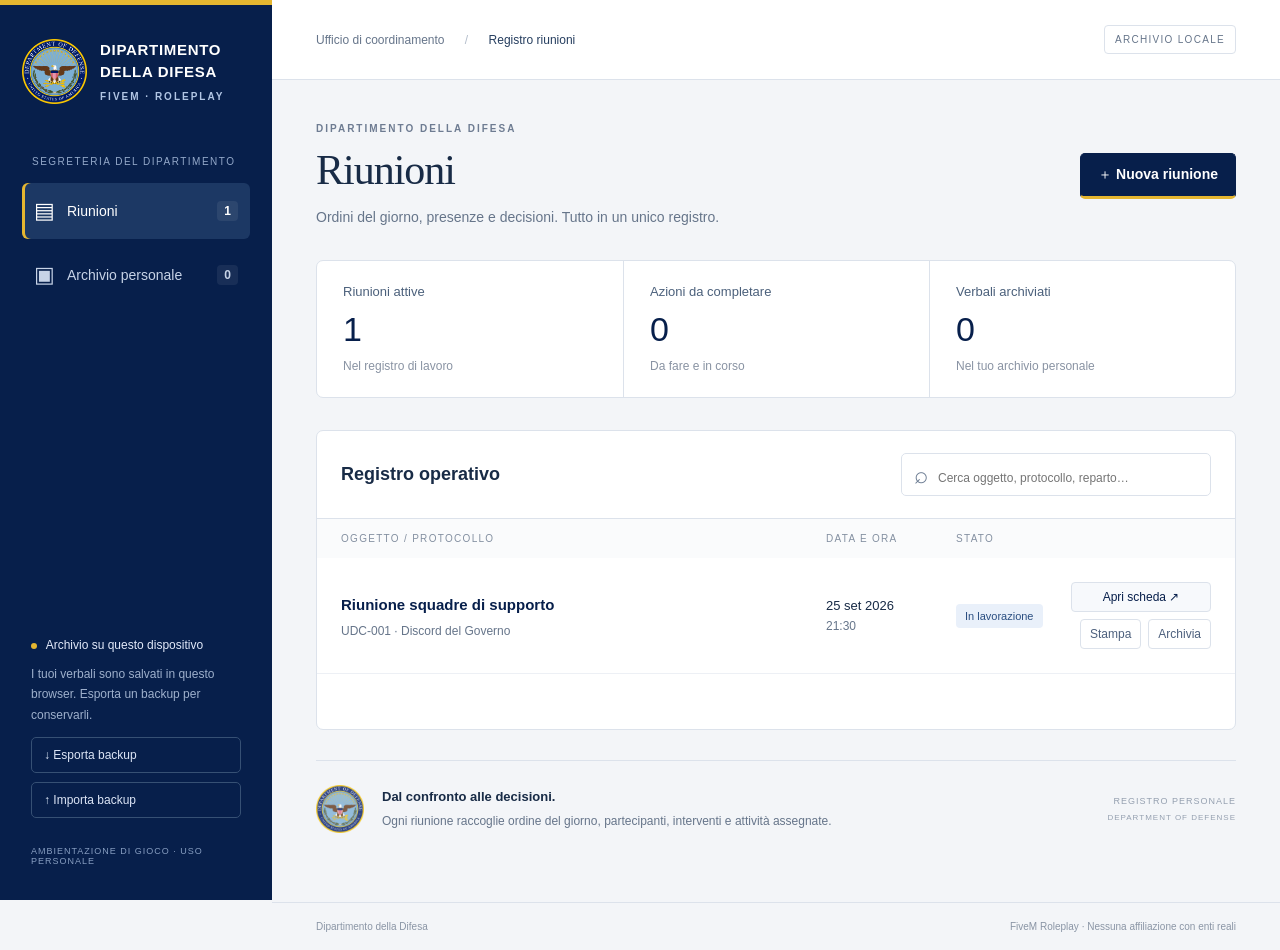
==== index.html @ 6c6b6c9f "Crea portale riunioni del Dipartimento della Difesa" ====
<!doctype html>
<html lang="it">
<head>
  <meta charset="UTF-8"><meta name="viewport" content="width=device-width, initial-scale=1">
  <meta name="theme-color" content="#071f4b"><meta name="description" content="Archivio personale delle riunioni del Dipartimento della Difesa — FiveM Roleplay.">
  <title>Dipartimento della Difesa · Riunioni</title>
  <link rel="icon" href="assets/stemma-difesa.png"><link rel="stylesheet" href="style.css">
  <script src="app.js" defer></script>
</head>
<body>
  <aside class="sidebar">
    <a class="identity" href="#" aria-label="Torna alle riunioni"><img src="assets/stemma-difesa.png" alt="Stemma del Dipartimento della Difesa"><span>DIPARTIMENTO<br>DELLA DIFESA<small>FIVEM · ROLEPLAY</small></span></a>
    <div class="nav-label">SEGRETERIA DEL DIPARTIMENTO</div>
    <nav aria-label="Navigazione principale"><button class="nav-item active" data-view="active"><span>▤</span> Riunioni <b id="active-count">0</b></button><button class="nav-item" data-view="archive"><span>▣</span> Archivio personale <b id="archive-count">0</b></button></nav>
    <div class="sidebar-bottom"><div class="local-label"><span></span> Archivio su questo dispositivo</div><p>I tuoi verbali sono salvati in questo browser. Esporta un backup per conservarli.</p><button id="backup" class="sidebar-button">↓ Esporta backup</button><button id="restore" class="sidebar-button">↑ Importa backup</button><input id="backup-file" type="file" accept="application/json,.json" hidden><small>AMBIENTAZIONE DI GIOCO · USO PERSONALE</small></div>
  </aside>
  <div class="workspace">
    <header class="topbar"><span>Ufficio di coordinamento <span class="divider">/</span> <strong>Registro riunioni</strong></span><span class="private-tag">ARCHIVIO LOCALE</span></header>
    <main id="main">
      <section class="page-heading"><div><div class="eyebrow">DIPARTIMENTO DELLA DIFESA</div><h1 id="page-title">Riunioni</h1><p id="page-description">Ordini del giorno, presenze e decisioni. Tutto in un unico registro.</p></div><button id="new-meeting" class="button primary">＋ Nuova riunione</button></section>
      <section class="stats" aria-label="Riepilogo"><div><span>Riunioni attive</span><strong id="stat-active">0</strong><small>Nel registro di lavoro</small></div><div><span>Azioni da completare</span><strong id="stat-actions">0</strong><small>Da fare e in corso</small></div><div><span>Verbali archiviati</span><strong id="stat-archived">0</strong><small>Nel tuo archivio personale</small></div></section>
      <section class="register"><div class="register-toolbar"><h2 id="list-title">Registro operativo</h2><label class="search"><span aria-hidden="true">⌕</span><input id="search" type="search" placeholder="Cerca oggetto, protocollo, reparto…" aria-label="Cerca riunioni"></label></div><div id="meeting-list"></div></section>
      <section class="document-note"><img src="assets/stemma-difesa.png" alt=""><div><strong>Dal confronto alle decisioni.</strong><p>Ogni riunione raccoglie ordine del giorno, partecipanti, interventi e attività assegnate.</p></div><span>REGISTRO PERSONALE<br><b>DEPARTMENT OF DEFENSE</b></span></section>
    </main>
    <footer>Dipartimento della Difesa <span>FiveM Roleplay · Nessuna affiliazione con enti reali</span></footer>
  </div>
  <dialog id="editor"><form id="meeting-form"><div class="editor-head"><div><div class="eyebrow">SCHEDA RIUNIONE</div><h2 id="editor-title">Nuova riunione</h2></div><button type="button" id="close-editor" class="icon-button" aria-label="Chiudi scheda">×</button></div><div class="editor-body">
    <div class="section-heading"><span>01</span><h3>Dati dell’incontro</h3></div>
    <div class="form-grid"><label class="full">Oggetto<input name="title" required maxlength="250" placeholder="Oggetto della riunione"></label><label>Data<input name="date" type="date" required></label><label>Orario<input name="time" type="time"></label><label>Luogo<input name="location" maxlength="250" placeholder="Es. Discord del Governo"></label><label>Protocollo<input name="protocol" maxlength="80" placeholder="Es. UDC-002"></label><label>Presiede<input name="chair" maxlength="250"></label><label>Verbalizza<input name="secretary" maxlength="250"></label></div>
    <div class="section-heading"><span>02</span><h3>Ordine del giorno</h3></div><label>Un punto per riga<textarea name="agenda" rows="5" placeholder="Apertura e obiettivi della riunione"></textarea></label>
    <div class="section-heading"><span>03</span><h3>Presenze</h3><button type="button" id="add-person" class="button small">＋ Partecipante</button></div><div id="people"></div>
    <div class="section-heading"><span>04</span><h3>Interventi e azioni</h3><button type="button" id="add-action" class="button small">＋ Intervento</button></div><div id="actions"></div>
    <div class="section-heading"><span>05</span><h3>Conclusioni</h3></div><div class="conclusions"><label>Decisioni confermate<textarea name="decisions" rows="3"></textarea></label><label>Questioni da approfondire<textarea name="questions" rows="3"></textarea></label><label>Prossimo aggiornamento / comunicazione<textarea name="next" rows="2"></textarea></label></div>
  </div><div class="editor-foot"><span id="save-hint">Salva la scheda per conservare le modifiche.</span><button class="button primary" type="submit">Salva riunione</button></div></form></dialog>
  <dialog id="confirm-dialog"><div class="confirm-body"><h2 id="confirm-title"></h2><p id="confirm-text"></p><div class="confirm-actions"><button id="confirm-cancel" class="button">Annulla</button><button id="confirm-ok" class="button primary">Conferma</button></div></div></dialog>
  <div id="toast" role="status" aria-live="polite"></div><article id="print-document"></article>
</body>
</html>
---- style.css ----
:root{font-family:Arial,Helvetica,sans-serif;color:#182b46;background:#f3f5f8;font-synthesis:none;--navy:#071f4b;--blue:#123972;--gold:#e5b630;--muted:#66758a;--line:#dce2eb}*{box-sizing:border-box}body{margin:0}button,input,textarea,select{font:inherit}button,a,input,textarea,select{-webkit-tap-highlight-color:transparent}button{cursor:pointer}button:focus-visible,a:focus-visible{outline:3px solid #dba720;outline-offset:3px}button{transition:background .15s,transform .15s}button:hover{filter:brightness(.95)}.sidebar{width:272px;background:var(--navy);color:#fff;position:fixed;inset:0 auto 0 0;display:flex;flex-direction:column;padding:34px 22px;z-index:2;border-top:5px solid var(--gold)}.identity{display:flex;gap:13px;align-items:center;color:white;text-decoration:none;font-size:15px;line-height:1.45;font-weight:700;letter-spacing:.7px}.identity img{width:65px;height:65px}.identity small{display:block;font-size:10px;letter-spacing:2px;color:#b1c5e4;margin-top:7px}.nav-label{font-size:10px;letter-spacing:1.5px;color:#93a8c9;margin:52px 10px 16px}.nav-item{width:100%;border:0;background:transparent;color:#c7d3e7;border-radius:6px;padding:15px 12px;margin-bottom:8px;text-align:left;display:flex;align-items:center;gap:12px;font-size:14px}.nav-item.active{background:#1c3864;color:#fff;box-shadow:inset 3px 0 var(--gold)}.nav-item span{font-size:22px}.nav-item b{margin-left:auto;background:#ffffff12;border-radius:4px;padding:3px 7px;font-size:12px}.sidebar-bottom{margin-top:auto;padding:28px 9px 0}.local-label{font-size:12px;color:#e3eafa}.local-label span{display:inline-block;width:6px;height:6px;border-radius:100%;background:var(--gold);margin-right:6px}.sidebar-bottom p{font-size:12px;line-height:1.7;color:#9eb0cc}.sidebar-button{display:block;background:transparent;border:1px solid #365074;color:#dce5f6;text-align:left;width:100%;padding:10px 12px;border-radius:5px;font-size:12px;margin-top:9px}.sidebar-bottom>small{display:block;font-size:9px;letter-spacing:1px;color:#879ec1;margin-top:28px}.workspace{margin-left:272px}.topbar{height:80px;background:white;border-bottom:1px solid var(--line);padding:0 44px;display:flex;align-items:center;justify-content:space-between;font-size:12px;color:var(--muted)}.topbar strong{font-weight:400;color:#263e5f}.divider{margin:0 17px;color:#b3bdcb}.private-tag{font-size:10px;letter-spacing:1.3px;border:1px solid var(--line);padding:8px 10px;border-radius:4px}main{padding:43px 44px 30px;max-width:1500px;margin:auto}.eyebrow{font-size:10px;font-weight:700;letter-spacing:2px;color:#6e7c92;margin-bottom:12px}.page-heading{display:flex;justify-content:space-between;align-items:center;gap:20px;margin-bottom:32px}h1{font-family:Georgia,serif;font-weight:400;font-size:42px;letter-spacing:-1px;margin:0 0 12px}.page-heading p{font-size:14px;color:var(--muted);margin:0;line-height:1.6}.button{border:1px solid var(--line);background:white;color:var(--navy);border-radius:5px;padding:12px 17px;font-size:14px;font-weight:600;white-space:nowrap}.button.primary{background:var(--navy);color:white;border-color:var(--navy)}.page-heading .primary{border-bottom:3px solid var(--gold)}.button.small{font-size:12px;padding:9px 12px}.stats{display:grid;grid-template-columns:repeat(3,1fr);background:white;border:1px solid var(--line);border-radius:7px;margin-bottom:32px}.stats>div{padding:23px 26px;position:relative}.stats>div+div{border-left:1px solid var(--line)}.stats span{display:block;font-size:13px;color:#4b607b}.stats strong{font-size:34px;font-weight:400;display:block;margin:11px 0 7px;color:var(--navy)}.stats small{font-size:12px;color:#8993a3}.register{background:white;border:1px solid var(--line);border-radius:7px;overflow:hidden;min-height:300px}.register-toolbar{padding:22px 24px;display:flex;align-items:center;justify-content:space-between;gap:20px;border-bottom:1px solid var(--line)}h2{font-size:18px;margin:0;font-weight:600}.search{display:flex;align-items:center;gap:10px;border:1px solid var(--line);border-radius:5px;padding:0 12px;width:310px}.search span{font-size:24px;color:#6d7d93}.search input{border:0;padding:10px 0;font-size:12px;background:transparent;width:100%;outline-offset:0}.list-head,.meeting-row{display:grid;grid-template-columns:minmax(240px,1fr) 115px 100px 140px;gap:15px;align-items:center;padding:14px 24px}.list-head{font-size:10px;letter-spacing:1.3px;color:#8490a1;background:#fafbfc}.meeting-row{padding-top:24px;padding-bottom:24px;border-bottom:1px solid #edf0f5}.meeting-title{background:none;border:0;text-align:left;padding:0;font-size:15px;color:var(--navy);font-weight:600;line-height:1.5}.meeting-meta{margin-top:7px;font-size:12px;color:var(--muted)}.meeting-date{font-size:13px;line-height:1.6}.meeting-date small{display:block;color:var(--muted);font-size:12px}.badge{display:inline-block;font-size:11px;background:#e9f0fa;color:#294d80;padding:6px 9px;border-radius:4px}.badge.archived{background:#eeedf0;color:#665e71}.row-actions{display:flex;gap:7px;justify-content:flex-end;flex-wrap:wrap}.row-actions button{border:1px solid var(--line);border-radius:4px;background:white;padding:7px 9px;color:#4d607d;font-size:12px}.row-actions button:first-child{width:100%;color:var(--navy);background:#f7f9fc}.empty{padding:52px 24px;text-align:center;color:var(--muted);font-size:14px;line-height:1.7}.empty strong{display:block;color:var(--navy);font-family:Georgia,serif;font-weight:400;font-size:24px;margin-bottom:7px}.document-note{display:flex;align-items:center;gap:18px;margin:30px 0 15px;padding:24px 0;border-top:1px solid var(--line)}.document-note img{width:48px;height:48px;opacity:.8}.document-note strong{font-size:13px;font-weight:600}.document-note p{font-size:12px;color:var(--muted);line-height:1.6;margin:7px 0 0}.document-note>span{margin-left:auto;text-align:right;font-size:9px;line-height:1.8;letter-spacing:1px;color:#95a0b0}.document-note b{font-size:8px;font-weight:400}footer{padding:18px 44px;border-top:1px solid var(--line);display:flex;justify-content:space-between;gap:16px;font-size:10px;color:#8a95a5}dialog{border:0;border-radius:10px;padding:0;color:#182b46;box-shadow:0 25px 100px #061c4c40;width:min(1000px,94vw);max-height:92vh}dialog::backdrop{background:#06152c99;backdrop-filter:blur(3px)}.editor-head{display:flex;justify-content:space-between;align-items:center;padding:24px 30px;background:#f8fafc;border-bottom:1px solid var(--line)}.editor-head .eyebrow{margin-bottom:7px}.icon-button{border:0;background:transparent;font-size:30px;color:#64748b}.editor-body{padding:0 30px 30px}.section-heading{display:flex;align-items:center;gap:12px;margin:30px 0 18px}.section-heading>span{color:#a47a0a;font-size:12px;font-weight:bold;border-bottom:2px solid var(--gold);padding-bottom:4px}h3{font-size:16px;margin:0}.section-heading button{margin-left:auto}.form-grid{display:grid;grid-template-columns:1fr 1fr;gap:18px}label{display:block;font-size:13px;color:#53647b}input,textarea,select{display:block;width:100%;padding:11px 12px;margin-top:7px;border:1px solid #ccd6e5;border-radius:4px;background:#fbfdff;color:#182b46;min-width:0;font-size:14px}textarea{resize:vertical;line-height:1.6}input:focus,textarea:focus,select:focus{outline:2px solid #82a6d1;outline-offset:1px}.full{grid-column:1/-1}.conclusions{display:grid;gap:16px}.repeat-card{background:#f5f7fa;border:1px solid var(--line);padding:18px;border-radius:6px;margin-bottom:12px}.repeat-top{display:flex;justify-content:space-between;align-items:center;margin-bottom:14px;font-size:12px;font-weight:600;color:#5b6e88}.remove{border:0;background:none;color:#a13737;font-size:12px}.repeat-fields{display:grid;grid-template-columns:repeat(3,1fr);gap:14px}.repeat-fields .wide{grid-column:1/-1}.editor-foot{position:sticky;bottom:0;background:white;padding:18px 30px;display:flex;justify-content:space-between;align-items:center;gap:16px;border-top:1px solid var(--line)}.editor-foot span{font-size:12px;color:var(--muted)}#confirm-dialog{width:min(450px,92vw)}.confirm-body{padding:28px}.confirm-body p{font-size:14px;line-height:1.7;color:var(--muted)}.confirm-actions{display:flex;justify-content:flex-end;gap:10px;margin-top:24px}#toast{position:fixed;bottom:24px;left:50%;transform:translateX(-50%);padding:14px 22px;color:white;background:var(--navy);border-radius:6px;box-shadow:0 8px 30px #0002;z-index:10;font-size:14px;display:none;max-width:90vw}#toast.visible{display:block}#print-document{display:none}@media(min-width:1500px){main{padding-top:60px}.register{min-height:340px}}@media(max-width:1150px){.sidebar{width:230px;padding:28px 15px}.workspace{margin-left:230px}main{padding:32px 24px}.topbar{padding:0 24px}.list-head,.meeting-row{grid-template-columns:minmax(180px,1fr) 90px 80px 100px;gap:10px;padding-left:18px;padding-right:18px}.document-note>span{display:none}.identity img{width:52px;height:52px}.identity{font-size:13px}}@media(max-width:820px){.sidebar{position:static;width:100%;padding:18px;display:block}.identity img{width:48px;height:48px}.identity{font-size:12px}.identity small{font-size:9px}.nav-label{display:none}nav{display:flex;gap:10px;margin-top:20px}.nav-item{margin:0}.sidebar-bottom{padding:15px 0 0;display:flex;gap:10px;align-items:center;flex-wrap:wrap}.sidebar-bottom p,.sidebar-bottom>small{display:none}.sidebar-button{width:auto;margin:0}.local-label{margin-right:auto}.workspace{margin:0}.topbar{height:55px}.private-tag{display:none}.page-heading{align-items:flex-start}h1{font-size:36px}.stats>div{padding:20px 15px}.stats small{font-size:10px}.register-toolbar{flex-wrap:wrap}.search{width:100%}.list-head{display:none}.meeting-row{grid-template-columns:1fr auto}.meeting-row>div:nth-child(3){grid-column:1}.row-actions{grid-column:2;grid-row:2}.row-actions button:first-child{width:auto}.meeting-date{text-align:right}.document-note{margin-top:22px}footer{padding:18px 24px;flex-direction:column}.repeat-fields{grid-template-columns:1fr 1fr}}@media(max-width:480px){main{padding:25px 16px}.page-heading{flex-direction:column;gap:18px}.stats{gap:0}.stats span{font-size:11px;line-height:1.4}.stats strong{font-size:28px}.stats small{display:none}.topbar{font-size:10px;padding:0 16px}.divider{margin:0 8px}.nav-item{font-size:12px;padding:12px 9px}.form-grid,.repeat-fields{grid-template-columns:1fr}.editor-body{padding:0 18px 22px}.editor-head,.editor-foot{padding:18px}.editor-foot span{display:none}.editor-foot{justify-content:flex-end}.section-heading h3{font-size:14px}.section-heading{gap:8px}.button.small{font-size:11px;padding:8px}.document-note img{width:40px;height:40px}}
@media print{@page{size:A4;margin:17mm}body{background:white;color:#142844;font-family:Arial,sans-serif}.sidebar,.workspace,dialog,#toast{display:none!important}#print-document{display:block;font-size:10pt;line-height:1.55}.print-head{display:flex;align-items:center;gap:20px;border-bottom:3px solid #b58a17;padding-bottom:18px}.print-head img{width:78px;height:78px}.print-head h1{font-size:21pt;margin:0}.print-head p{margin:5px 0;font-size:9pt}.print-data{display:grid;grid-template-columns:1fr 1fr;gap:8px 24px;margin:25px 0}.print-section{margin-top:24px}.print-section h2{font-size:13pt;border-bottom:1px solid #c5ced9;padding-bottom:7px;break-after:avoid}.print-section p{white-space:pre-wrap;overflow-wrap:anywhere}table{border-collapse:collapse;width:100%;font-size:8pt;margin-top:12px;table-layout:fixed}td,th{border:1px solid #ccd4e0;padding:6px;text-align:left;overflow-wrap:anywhere;white-space:pre-wrap}th{background:#eef2f8}tr{break-inside:avoid}.print-seal{margin:30px 0 0 auto;text-align:center;width:160px;break-inside:avoid}.print-seal img{width:100px;height:100px}.print-seal p{font-size:8pt}.print-foot{margin-top:30px;font-size:8pt;border-top:1px solid #ccd4e0;padding-top:10px;color:#66758a}}
/* Keep native hidden controls hidden even when input styles set display. */
[hidden]{display:none!important}
@media(max-width:820px){.meeting-row{grid-template-columns:minmax(0,1fr) 100px}.meeting-row>div:first-child{grid-column:1;grid-row:1}.meeting-date{grid-column:2;grid-row:1}.meeting-row>div:nth-child(3){grid-column:1/-1;grid-row:2}.row-actions{grid-column:1/-1;grid-row:3;justify-content:flex-start}.meeting-title,.meeting-meta{overflow-wrap:anywhere}}
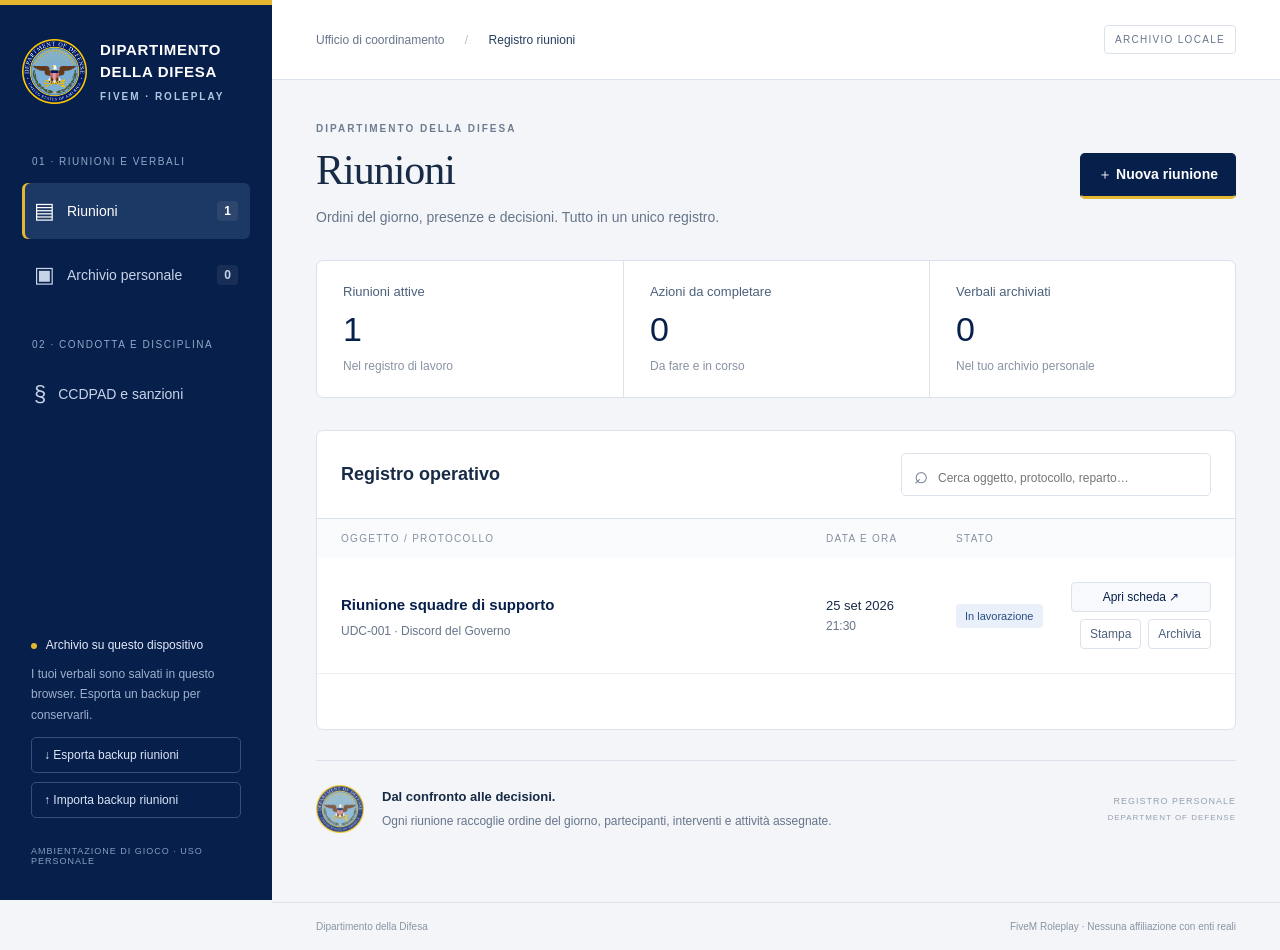
==== commit 3ce0d07d: "Aggiungi CCDPAD e registro personale delle sanzioni" ====
--- a/index.html
+++ b/index.html
@@ -10,9 +10,11 @@
 <body>
   <aside class="sidebar">
     <a class="identity" href="#" aria-label="Torna alle riunioni"><img src="assets/stemma-difesa.png" alt="Stemma del Dipartimento della Difesa"><span>DIPARTIMENTO<br>DELLA DIFESA<small>FIVEM · ROLEPLAY</small></span></a>
-    <div class="nav-label">SEGRETERIA DEL DIPARTIMENTO</div>
+    <div class="nav-label">01 · RIUNIONI E VERBALI</div>
     <nav aria-label="Navigazione principale"><button class="nav-item active" data-view="active"><span>▤</span> Riunioni <b id="active-count">0</b></button><button class="nav-item" data-view="archive"><span>▣</span> Archivio personale <b id="archive-count">0</b></button></nav>
-    <div class="sidebar-bottom"><div class="local-label"><span></span> Archivio su questo dispositivo</div><p>I tuoi verbali sono salvati in questo browser. Esporta un backup per conservarli.</p><button id="backup" class="sidebar-button">↓ Esporta backup</button><button id="restore" class="sidebar-button">↑ Importa backup</button><input id="backup-file" type="file" accept="application/json,.json" hidden><small>AMBIENTAZIONE DI GIOCO · USO PERSONALE</small></div>
+    <div class="nav-label section-nav-label">02 · CONDOTTA E DISCIPLINA</div>
+    <nav aria-label="CCDPAD"><a class="nav-item" href="ccdpad.html"><span>§</span> CCDPAD e sanzioni</a></nav>
+    <div class="sidebar-bottom"><div class="local-label"><span></span> Archivio su questo dispositivo</div><p>I tuoi verbali sono salvati in questo browser. Esporta un backup per conservarli.</p><button id="backup" class="sidebar-button">↓ Esporta backup riunioni</button><button id="restore" class="sidebar-button">↑ Importa backup riunioni</button><input id="backup-file" type="file" accept="application/json,.json" hidden><small>AMBIENTAZIONE DI GIOCO · USO PERSONALE</small></div>
   </aside>
   <div class="workspace">
     <header class="topbar"><span>Ufficio di coordinamento <span class="divider">/</span> <strong>Registro riunioni</strong></span><span class="private-tag">ARCHIVIO LOCALE</span></header>
--- a/style.css
+++ b/style.css
@@ -3,3 +3,9 @@
 /* Keep native hidden controls hidden even when input styles set display. */
 [hidden]{display:none!important}
 @media(max-width:820px){.meeting-row{grid-template-columns:minmax(0,1fr) 100px}.meeting-row>div:first-child{grid-column:1;grid-row:1}.meeting-date{grid-column:2;grid-row:1}.meeting-row>div:nth-child(3){grid-column:1/-1;grid-row:2}.row-actions{grid-column:1/-1;grid-row:3;justify-content:flex-start}.meeting-title,.meeting-meta{overflow-wrap:anywhere}}
+/* Sezione CCDPAD */
+a.nav-item{text-decoration:none}.section-nav-label{margin-top:28px}.sidebar{overflow-y:auto}.code-notice{display:flex;flex-wrap:wrap;gap:10px 22px;background:#fff8e3;border:1px solid #e8d69d;border-left:3px solid var(--gold);padding:15px 18px;margin-bottom:24px;font-size:13px;color:#715a1b}.code-notice span:last-child{margin-left:auto;font-size:11px;align-self:center}.code-heading h2{font-family:Georgia,serif;font-size:26px;line-height:1.4;font-weight:400}.code-heading p{font-size:14px;color:var(--muted);line-height:1.6}.code-filters{display:grid;grid-template-columns:2fr 1fr 1fr;gap:18px;margin:25px 0}.result-count{color:var(--muted);font-size:13px}.code-article{padding:25px;background:white;border:1px solid var(--line);border-radius:7px;margin-bottom:16px}.article-meta{display:flex;align-items:center;flex-wrap:wrap;gap:12px;margin-bottom:16px;color:var(--muted);font-size:12px}.code-article h3,.article-preview h3{font-size:18px;line-height:1.5}.code-article p,.article-preview p{font-size:15px;line-height:1.7;white-space:pre-wrap;overflow-wrap:anywhere}.penalties{display:grid;grid-template-columns:1fr 1fr;gap:20px;padding:16px 0;border-top:1px solid var(--line);margin-top:18px}.penalties strong{font-size:12px;color:var(--muted)}.penalties p{margin:8px 0}.code-notes{padding:25px;background:#eaf0f7;border-radius:7px;margin-top:25px}.code-notes dl{display:grid;grid-template-columns:55px 1fr;gap:15px;font-size:14px;line-height:1.6}.code-notes dt{font-weight:700}.code-notes dd{margin:0;white-space:pre-wrap}.article-preview{background:#f5f7fa;padding:20px;border:1px solid var(--line);border-radius:6px;margin-top:16px}.sanction-row{display:grid;grid-template-columns:minmax(160px,1fr) minmax(180px,1.2fr) auto 130px;gap:18px;padding:24px;align-items:center;border-bottom:1px solid var(--line)}.sanction-row>div{min-width:0}.sanction-row .badge{white-space:normal;line-height:1.5}.sanction-measure{font-size:14px;line-height:1.6;overflow-wrap:anywhere;margin-bottom:0}.sanction-measure span{color:var(--muted)}.filter-label{font-size:12px;min-width:120px}.filter-label select{padding:8px;font-size:12px}.register-toolbar:has(.filter-label){flex-wrap:wrap}.sanction-row .meeting-meta{overflow-wrap:anywhere}#article-select{white-space:normal;max-width:100%}
+@media(max-width:1100px){.sanction-row{grid-template-columns:1fr 1fr}.sanction-row>.badge{justify-self:start}.sanction-row .row-actions{grid-column:2;grid-row:2}.sanction-row .row-actions button:first-child{width:auto}}
+@media(max-width:820px){.section-nav-label{display:block;margin:20px 9px 0}.section-nav-label+nav{margin-top:10px}.code-notice span:last-child{margin-left:0}.code-filters{grid-template-columns:1fr 1fr}.code-filters>label:first-child{grid-column:1/-1}}
+@media(max-width:480px){.sanction-row{grid-template-columns:1fr;padding:20px}.sanction-row .row-actions{grid-column:1;grid-row:auto;justify-content:flex-start}.code-article{padding:18px}.penalties{grid-template-columns:1fr;gap:10px}.code-filters{gap:12px}.article-preview{padding:14px}}
+@media print{.article-meta{font-size:9pt}.penalties{display:grid;grid-template-columns:1fr 1fr}.penalties p{font-size:10pt}}
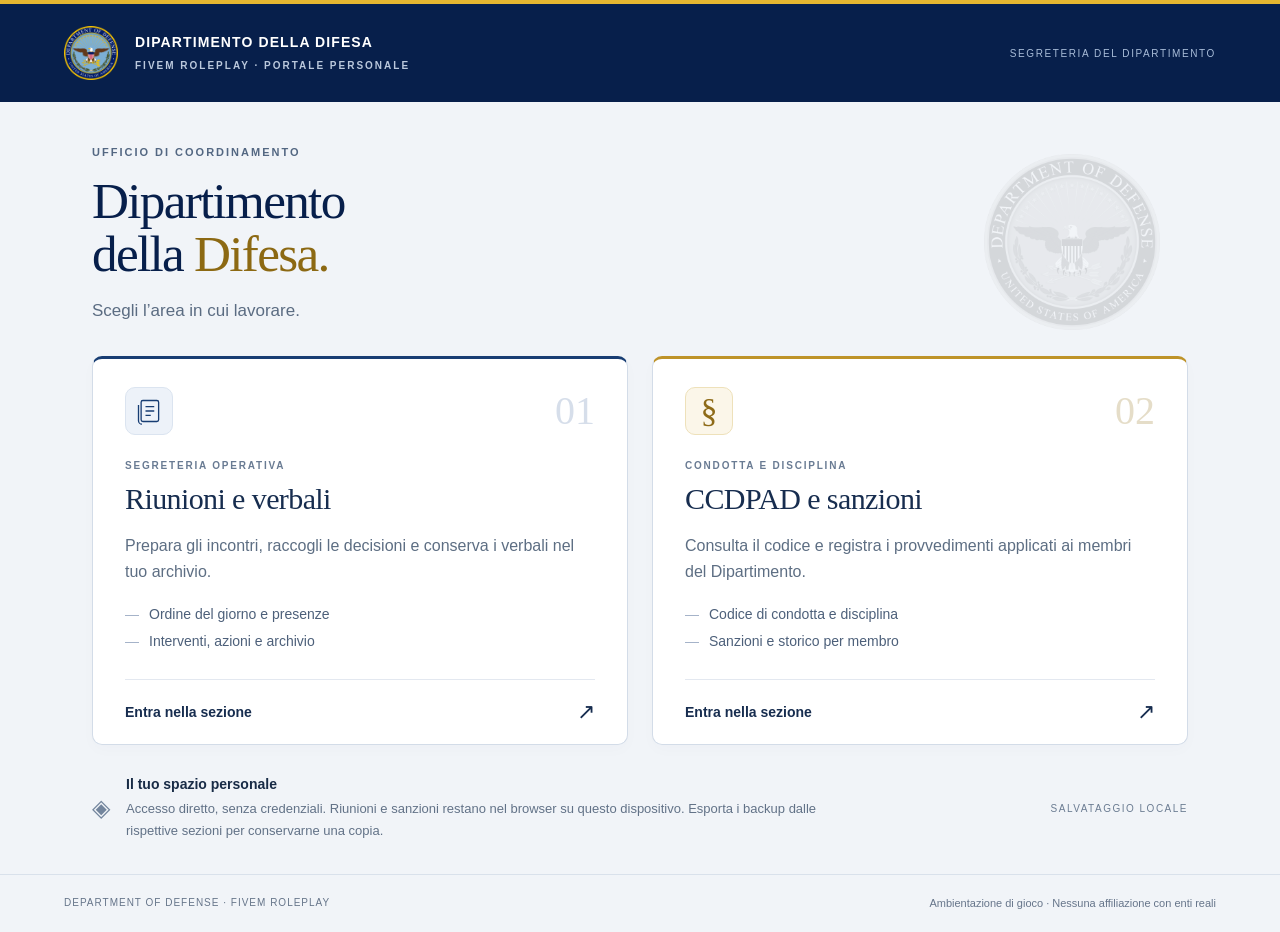
==== commit 17c6f233: "Aggiungi home di scelta e migliora navigazione e interfaccia" ====
--- a/index.html
+++ b/index.html
@@ -1,40 +1,10 @@
 <!doctype html>
-<html lang="it">
-<head>
-  <meta charset="UTF-8"><meta name="viewport" content="width=device-width, initial-scale=1">
-  <meta name="theme-color" content="#071f4b"><meta name="description" content="Archivio personale delle riunioni del Dipartimento della Difesa — FiveM Roleplay.">
-  <title>Dipartimento della Difesa · Riunioni</title>
-  <link rel="icon" href="assets/stemma-difesa.png"><link rel="stylesheet" href="style.css">
-  <script src="app.js" defer></script>
-</head>
-<body>
-  <aside class="sidebar">
-    <a class="identity" href="#" aria-label="Torna alle riunioni"><img src="assets/stemma-difesa.png" alt="Stemma del Dipartimento della Difesa"><span>DIPARTIMENTO<br>DELLA DIFESA<small>FIVEM · ROLEPLAY</small></span></a>
-    <div class="nav-label">01 · RIUNIONI E VERBALI</div>
-    <nav aria-label="Navigazione principale"><button class="nav-item active" data-view="active"><span>▤</span> Riunioni <b id="active-count">0</b></button><button class="nav-item" data-view="archive"><span>▣</span> Archivio personale <b id="archive-count">0</b></button></nav>
-    <div class="nav-label section-nav-label">02 · CONDOTTA E DISCIPLINA</div>
-    <nav aria-label="CCDPAD"><a class="nav-item" href="ccdpad.html"><span>§</span> CCDPAD e sanzioni</a></nav>
-    <div class="sidebar-bottom"><div class="local-label"><span></span> Archivio su questo dispositivo</div><p>I tuoi verbali sono salvati in questo browser. Esporta un backup per conservarli.</p><button id="backup" class="sidebar-button">↓ Esporta backup riunioni</button><button id="restore" class="sidebar-button">↑ Importa backup riunioni</button><input id="backup-file" type="file" accept="application/json,.json" hidden><small>AMBIENTAZIONE DI GIOCO · USO PERSONALE</small></div>
-  </aside>
-  <div class="workspace">
-    <header class="topbar"><span>Ufficio di coordinamento <span class="divider">/</span> <strong>Registro riunioni</strong></span><span class="private-tag">ARCHIVIO LOCALE</span></header>
-    <main id="main">
-      <section class="page-heading"><div><div class="eyebrow">DIPARTIMENTO DELLA DIFESA</div><h1 id="page-title">Riunioni</h1><p id="page-description">Ordini del giorno, presenze e decisioni. Tutto in un unico registro.</p></div><button id="new-meeting" class="button primary">＋ Nuova riunione</button></section>
-      <section class="stats" aria-label="Riepilogo"><div><span>Riunioni attive</span><strong id="stat-active">0</strong><small>Nel registro di lavoro</small></div><div><span>Azioni da completare</span><strong id="stat-actions">0</strong><small>Da fare e in corso</small></div><div><span>Verbali archiviati</span><strong id="stat-archived">0</strong><small>Nel tuo archivio personale</small></div></section>
-      <section class="register"><div class="register-toolbar"><h2 id="list-title">Registro operativo</h2><label class="search"><span aria-hidden="true">⌕</span><input id="search" type="search" placeholder="Cerca oggetto, protocollo, reparto…" aria-label="Cerca riunioni"></label></div><div id="meeting-list"></div></section>
-      <section class="document-note"><img src="assets/stemma-difesa.png" alt=""><div><strong>Dal confronto alle decisioni.</strong><p>Ogni riunione raccoglie ordine del giorno, partecipanti, interventi e attività assegnate.</p></div><span>REGISTRO PERSONALE<br><b>DEPARTMENT OF DEFENSE</b></span></section>
-    </main>
-    <footer>Dipartimento della Difesa <span>FiveM Roleplay · Nessuna affiliazione con enti reali</span></footer>
-  </div>
-  <dialog id="editor"><form id="meeting-form"><div class="editor-head"><div><div class="eyebrow">SCHEDA RIUNIONE</div><h2 id="editor-title">Nuova riunione</h2></div><button type="button" id="close-editor" class="icon-button" aria-label="Chiudi scheda">×</button></div><div class="editor-body">
-    <div class="section-heading"><span>01</span><h3>Dati dell’incontro</h3></div>
-    <div class="form-grid"><label class="full">Oggetto<input name="title" required maxlength="250" placeholder="Oggetto della riunione"></label><label>Data<input name="date" type="date" required></label><label>Orario<input name="time" type="time"></label><label>Luogo<input name="location" maxlength="250" placeholder="Es. Discord del Governo"></label><label>Protocollo<input name="protocol" maxlength="80" placeholder="Es. UDC-002"></label><label>Presiede<input name="chair" maxlength="250"></label><label>Verbalizza<input name="secretary" maxlength="250"></label></div>
-    <div class="section-heading"><span>02</span><h3>Ordine del giorno</h3></div><label>Un punto per riga<textarea name="agenda" rows="5" placeholder="Apertura e obiettivi della riunione"></textarea></label>
-    <div class="section-heading"><span>03</span><h3>Presenze</h3><button type="button" id="add-person" class="button small">＋ Partecipante</button></div><div id="people"></div>
-    <div class="section-heading"><span>04</span><h3>Interventi e azioni</h3><button type="button" id="add-action" class="button small">＋ Intervento</button></div><div id="actions"></div>
-    <div class="section-heading"><span>05</span><h3>Conclusioni</h3></div><div class="conclusions"><label>Decisioni confermate<textarea name="decisions" rows="3"></textarea></label><label>Questioni da approfondire<textarea name="questions" rows="3"></textarea></label><label>Prossimo aggiornamento / comunicazione<textarea name="next" rows="2"></textarea></label></div>
-  </div><div class="editor-foot"><span id="save-hint">Salva la scheda per conservare le modifiche.</span><button class="button primary" type="submit">Salva riunione</button></div></form></dialog>
-  <dialog id="confirm-dialog"><div class="confirm-body"><h2 id="confirm-title"></h2><p id="confirm-text"></p><div class="confirm-actions"><button id="confirm-cancel" class="button">Annulla</button><button id="confirm-ok" class="button primary">Conferma</button></div></div></dialog>
-  <div id="toast" role="status" aria-live="polite"></div><article id="print-document"></article>
-</body>
-</html>
+<html lang="it"><head><meta charset="UTF-8"><meta name="viewport" content="width=device-width, initial-scale=1"><meta name="theme-color" content="#071f4b"><meta name="description" content="Portale personale del Dipartimento della Difesa FiveM RP."><title>Dipartimento della Difesa · Portale</title><link rel="icon" href="assets/stemma-difesa.png"><link rel="stylesheet" href="style.css"><link rel="stylesheet" href="portal.css"></head>
+<body class="portal-home"><a class="skip-link" href="#main">Vai alla scelta della sezione</a>
+<header class="portal-header"><a class="identity" href="index.html"><img src="assets/stemma-difesa.png" alt="Stemma del Dipartimento della Difesa"><span>DIPARTIMENTO DELLA DIFESA<small>FIVEM ROLEPLAY · PORTALE PERSONALE</small></span></a><span class="portal-header-note">SEGRETERIA DEL DIPARTIMENTO</span></header>
+<main id="main" class="portal-main"><section class="portal-intro"><div class="eyebrow">UFFICIO DI COORDINAMENTO</div><h1>Dipartimento<br>della <em>Difesa.</em></h1><p>Scegli l’area in cui lavorare.</p><img class="portal-seal" src="assets/stemma-difesa.png" alt=""></section>
+<nav class="portal-choices" aria-label="Scegli una sezione">
+<a class="portal-card" href="riunioni.html"><div class="portal-card-top"><span class="portal-symbol" aria-hidden="true"><svg viewBox="0 0 32 32" fill="none" stroke="currentColor" stroke-width="1.5"><rect x="7" y="4" width="20" height="24" rx="2"/><path d="M12 11h10M12 16h10M12 21h6M4 9v18a4 4 0 0 0 4 4"/></svg></span><span class="portal-number">01</span></div><div class="eyebrow">SEGRETERIA OPERATIVA</div><h2>Riunioni e verbali</h2><p>Prepara gli incontri, raccogli le decisioni e conserva i verbali nel tuo archivio.</p><ul><li>Ordine del giorno e presenze</li><li>Interventi, azioni e archivio</li></ul><span class="portal-enter">Entra nella sezione <span aria-hidden="true">↗</span></span></a>
+<a class="portal-card discipline-card" href="ccdpad.html"><div class="portal-card-top"><span class="portal-symbol" aria-hidden="true">§</span><span class="portal-number">02</span></div><div class="eyebrow">CONDOTTA E DISCIPLINA</div><h2>CCDPAD e sanzioni</h2><p>Consulta il codice e registra i provvedimenti applicati ai membri del Dipartimento.</p><ul><li>Codice di condotta e disciplina</li><li>Sanzioni e storico per membro</li></ul><span class="portal-enter">Entra nella sezione <span aria-hidden="true">↗</span></span></a>
+</nav><aside class="portal-storage"><span class="storage-mark" aria-hidden="true">◈</span><div><strong>Il tuo spazio personale</strong><p>Accesso diretto, senza credenziali. Riunioni e sanzioni restano nel browser su questo dispositivo. Esporta i backup dalle rispettive sezioni per conservarne una copia.</p></div><span class="portal-storage-label">SALVATAGGIO LOCALE</span></aside></main>
+<footer class="portal-footer"><span>DEPARTMENT OF DEFENSE · FIVEM ROLEPLAY</span><span>Ambientazione di gioco · Nessuna affiliazione con enti reali</span></footer></body></html>
--- a/portal.css
+++ b/portal.css
@@ -0,0 +1,19 @@
+/* Shared navigation and typography. Print layouts remain in style.css. */
+.skip-link{position:fixed;top:8px;left:8px;transform:translateY(-180%);z-index:100;background:white;color:#071f4b;padding:14px 20px;border:2px solid #e5b630;border-radius:6px;text-decoration:none}.skip-link:focus{transform:translateY(0)}
+@media screen{
+:root{font-family:"Segoe UI",Arial,Helvetica,sans-serif;--muted:#596b81;background:#f1f4f8}
+.workspace{min-height:100vh;display:flex;flex-direction:column}.workspace>main{width:100%;flex:1}.workspace>footer{background:#f8fafc}
+.sidebar{background:linear-gradient(160deg,#0c2959,#061934);padding-top:28px}.identity{letter-spacing:.5px}.identity small{font-size:11px}.back-home{color:#c2d2eb;text-decoration:none;font-size:14px;display:block;border:1px solid #3d5577;border-radius:6px;padding:11px 14px;margin-top:32px}.back-home:hover{background:#ffffff0c;color:white}.nav-label{margin-top:28px;font-size:11px;letter-spacing:1.2px}.nav-item{min-height:48px;font-size:14px;border-radius:6px}.nav-item:hover{background:#ffffff0a}.nav-item.active{background:#22406c}.sidebar-bottom p{font-size:13px;color:#b2c1d8}.sidebar-button{font-size:13px;min-height:42px}.local-label{font-size:13px}
+.topbar{height:72px;font-size:14px}.topbar a{color:var(--muted);text-decoration:none}.topbar a:hover{text-decoration:underline}.topbar strong{font-weight:600}.private-tag{font-size:11px;background:#f8fafc}.page-heading{margin-bottom:30px}.page-heading p{font-size:16px;max-width:650px}.eyebrow{font-size:11px}h1{font-size:44px;color:var(--navy);line-height:1.15}.button{min-height:44px;border-radius:6px;font-size:14px}.button.small{font-size:13px;min-height:38px}.button.primary{box-shadow:0 3px 8px #071f4b12}.button.primary:hover{background:#164175}
+.stats{border:0;background:transparent;gap:16px}.stats>div{background:white;border:1px solid var(--line)!important;border-radius:8px;padding:22px 24px;box-shadow:0 3px 8px #14284403}.stats span{font-size:14px}.stats strong{font-size:36px;font-variant-numeric:tabular-nums}.stats small{color:#627287;font-size:12px}.register{box-shadow:0 6px 20px #14284404;border-radius:8px;min-height:270px}.register-toolbar h2{font-size:18px;line-height:1.5}.search{width:340px;max-width:100%;background:#f9fbfd;min-height:44px}.search input{font-size:14px;margin:0}.list-head{font-size:11px;color:#5d6c82}.meeting-title{font-size:16px}.meeting-meta,.meeting-date small{font-size:13px}.meeting-date{font-size:14px}.meeting-row{transition:background .15s}.meeting-row:hover,.sanction-row:hover{background:#fafcff}.row-actions button{font-size:13px;min-height:36px}.badge{font-size:12px;padding:6px 10px}.document-note p{font-size:14px}.document-note strong{font-size:15px}.document-note>span{font-size:10px}footer{font-size:12px;line-height:1.6;color:#66758a}
+label{font-size:14px}input,textarea,select{font-size:16px;min-height:44px;border-radius:6px;background:white}.editor-head h2{font-size:22px}.editor-head{border-top:4px solid var(--gold)}.editor-body{padding-bottom:34px}.section-heading{padding-bottom:12px;border-bottom:1px solid #e7ecf2}.section-heading h3{font-size:17px}.editor-foot{box-shadow:0 -5px 20px #14284405}.editor-foot span{font-size:13px}.repeat-card{background:#f6f8fb}.remove{font-size:13px;min-height:36px}.confirm-body p{font-size:16px}.code-notice{border-radius:6px;font-size:14px}.code-article{border-radius:8px}.code-article p,.article-preview p{font-size:16px}.code-filters{padding:20px;background:white;border:1px solid var(--line);border-radius:8px}.code-notes{background:#e7edf5}.filter-label,.filter-label select{font-size:14px}.article-meta{font-size:13px}.penalties strong{font-size:13px}
+.portal-home{min-height:100vh;background:#f1f4f8;display:flex;flex-direction:column;border-top:4px solid var(--gold)}.portal-header{background:var(--navy);padding:22px max(5vw,24px);display:flex;align-items:center;justify-content:space-between;gap:24px}.portal-header .identity{font-size:14px;letter-spacing:1.1px;gap:17px}.portal-header .identity img{width:54px;height:54px}.portal-header .identity small{font-size:10px;letter-spacing:2px;color:#bac8dc}.portal-header-note{color:#a8bcd8;letter-spacing:1.6px;font-size:10px}.portal-main{max-width:1160px;width:100%;padding:44px 32px 32px;flex:1}.portal-intro{position:relative;padding:0 0 32px;overflow:hidden}.portal-intro>.eyebrow{color:#536782;letter-spacing:2px;margin-bottom:16px}.portal-intro h1{font-size:clamp(38px,4vw,60px);line-height:1.04;letter-spacing:-1.7px;margin-bottom:16px}.portal-intro h1 em{font-style:normal;color:#8c6913}.portal-intro>p{font-size:17px;color:#5b6c82;margin:0;line-height:1.6}.portal-seal{position:absolute;width:176px;height:176px;right:28px;top:8px;opacity:.13;pointer-events:none;filter:grayscale(1)}
+.portal-choices{display:grid;grid-template-columns:1fr 1fr;gap:24px;margin:0}.portal-card{display:flex;flex-direction:column;background:white;color:#172d4f;text-decoration:none;border:1px solid #d3dce8;border-top:3px solid #183d73;border-radius:10px;padding:28px 32px 0;box-shadow:0 5px 15px #0e2b5105;transition:transform .2s,box-shadow .2s,border-color .2s;min-width:0}.portal-card:hover{transform:translateY(-4px);box-shadow:0 14px 32px #0e2b5112;border-color:#99acc5}.portal-card:focus-visible{outline:3px solid var(--gold);outline-offset:5px}.portal-card-top{display:flex;align-items:center;justify-content:space-between;margin-bottom:25px}.portal-symbol{display:flex;align-items:center;justify-content:center;width:48px;height:48px;background:#edf2f9;border:1px solid #dbe4f0;border-radius:10px;color:#173d73;font-family:Georgia,serif;font-size:34px}.portal-symbol svg{width:28px;height:28px}.portal-number{font-family:Georgia,serif;font-size:40px;line-height:1;color:#d6deea}.portal-card .eyebrow{font-size:10px;letter-spacing:1.8px;color:#697b93;margin-bottom:10px}.portal-card h2{font-family:Georgia,serif;font-weight:400;font-size:30px;line-height:1.2;letter-spacing:-.6px}.portal-card p{font-size:16px;line-height:1.65;color:#5d6e83;margin:16px 0}.portal-card ul{list-style:none;padding:0;margin:0 0 24px;font-size:14px;line-height:1.9;color:#4d607a}.portal-card li::before{content:'—';color:#a4b3c9;margin-right:10px}.portal-enter{border-top:1px solid #e3e8f0;padding:19px 0;margin-top:auto;display:flex;align-items:center;justify-content:space-between;font-size:14px;font-weight:600}.portal-enter>span{font-size:22px;font-weight:400}.discipline-card{border-top-color:#be9329}.discipline-card .portal-symbol{background:#fbf6e9;border-color:#eee1ba;color:#8e6b18}.discipline-card .portal-number{color:#e5ddc8}
+.portal-storage{display:flex;align-items:center;gap:16px;padding:22px 0 0;margin-top:8px}.storage-mark{font-size:24px;color:#73859d}.portal-storage strong{font-size:14px;font-weight:600}.portal-storage p{font-size:13px;line-height:1.7;margin:5px 0 0;color:#627287;max-width:730px}.portal-storage-label{font-size:10px;letter-spacing:1.5px;white-space:nowrap;color:#6b7c92;margin-left:auto}.portal-footer{display:flex;justify-content:space-between;padding:20px max(5vw,24px);font-size:11px;border-color:#d9e1eb}.portal-footer>span:first-child{font-size:10px;letter-spacing:1px}
+}
+@media screen and (max-width:1150px){.list-head,.meeting-row{grid-template-columns:minmax(160px,1fr) 100px 115px 140px}.stats>div{padding:20px 16px}.portal-main{padding-top:32px}.portal-card{padding:24px 24px 0}.portal-storage-label{display:none}}
+@media screen and (min-width:821px) and (max-width:1050px){.list-head{display:none}.meeting-row{grid-template-columns:1fr 140px}.meeting-row>div:nth-child(3){grid-column:1}.meeting-row .row-actions{grid-column:2;grid-row:2}.page-heading{flex-wrap:wrap}}
+@media screen and (max-width:820px){.sidebar{padding:18px 20px;display:grid;grid-template-columns:1fr auto;gap:14px}.sidebar .identity{grid-column:1;font-size:12px}.sidebar .identity small{font-size:10px}.sidebar .identity img{width:44px;height:44px}.back-home{grid-column:2;grid-row:1;align-self:center;margin:0;padding:9px 11px;font-size:13px}.sidebar .nav-label{display:none}.sidebar nav{grid-column:1/-1;margin:0}.sidebar-bottom{grid-column:1/-1;margin:0;padding:0;gap:8px}.sidebar-bottom .local-label{display:none}.sidebar-button{min-height:36px;font-size:12px;padding:8px 10px}.sidebar-bottom p,.sidebar-bottom>small{display:none}.topbar{height:55px;font-size:13px}.page-heading p{font-size:15px}.stats{gap:10px}.stats span{font-size:13px}.stats strong{font-size:30px}.stats small{display:none}.meeting-row{grid-template-columns:minmax(0,1fr) 100px}.meeting-row>div:nth-child(3){grid-column:1/-1}.meeting-row .row-actions{grid-column:1/-1;grid-row:3}.search{width:100%}.portal-header-note{display:none}.portal-main{padding:32px 24px 24px}.portal-intro h1{font-size:44px}.portal-seal{width:130px;height:130px;right:0;top:12px}.portal-card h2{font-size:26px}.portal-card p{font-size:15px}.portal-card ul{font-size:13px}.portal-card{padding:22px 22px 0}.portal-footer{flex-direction:column;gap:8px}.portal-choices{gap:16px}}
+@media screen and (max-width:580px){.portal-main{padding:28px 20px}.portal-header{padding:17px 20px}.portal-header .identity{font-size:11px;letter-spacing:.6px;gap:12px}.portal-header .identity img{width:44px;height:44px}.portal-header .identity small{font-size:8px;letter-spacing:1.2px}.portal-intro{padding-bottom:26px}.portal-intro h1{font-size:38px}.portal-intro>.eyebrow{font-size:10px}.portal-intro>p{font-size:16px}.portal-seal{width:102px;height:102px;right:-20px;top:20px;opacity:.08}.portal-choices{grid-template-columns:1fr}.portal-card-top{margin-bottom:18px}.portal-symbol{width:40px;height:40px;font-size:29px}.portal-number{font-size:32px}.portal-card p{margin:12px 0}.portal-card ul{margin-bottom:18px}.portal-enter{padding:16px 0}.portal-storage{align-items:flex-start;padding-top:20px;gap:10px}.portal-footer{padding:18px 20px}}
+@media screen and (max-width:480px){.sidebar{padding:15px 16px;gap:12px}.back-home{font-size:12px;padding:8px}.sidebar .identity{gap:8px;font-size:10px;letter-spacing:.2px}.sidebar .identity img{width:38px;height:38px}.sidebar .identity small{font-size:8px;letter-spacing:1px}.sidebar-button{font-size:11px}.stats{gap:7px}.stats>div{padding:16px 10px}.stats span{font-size:12px}.stats strong{font-size:28px}h1{font-size:36px}.button{white-space:normal}.editor-head h2{font-size:19px}.section-heading h3{font-size:15px}.button.small{font-size:12px}.code-notice{font-size:13px}.code-filters{padding:15px}.penalties{grid-template-columns:1fr}.row-actions button{min-height:40px}.document-note>span{display:none}}
+@media(prefers-reduced-motion:reduce){*,*::before,*::after{transition:none!important;scroll-behavior:auto!important}}
